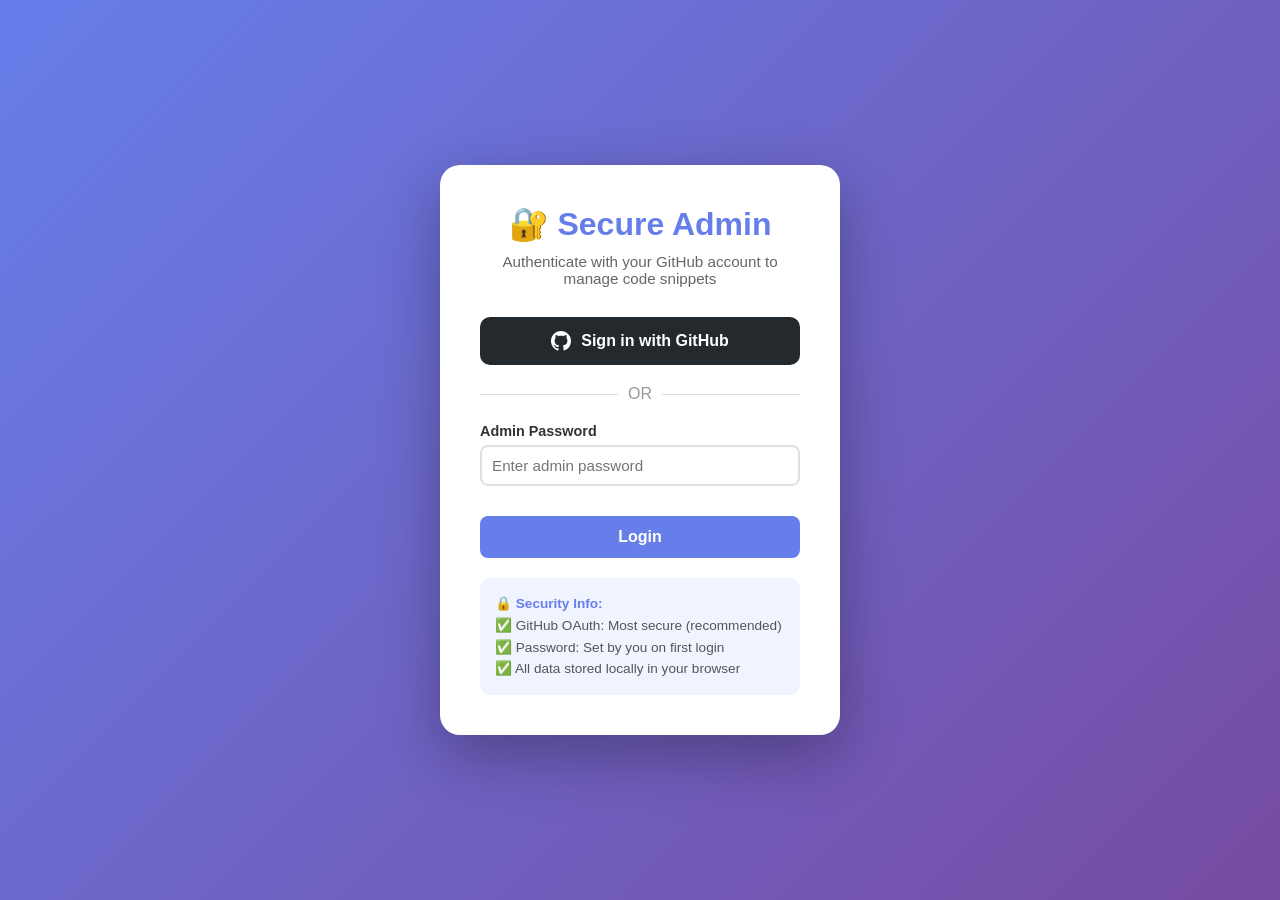
==== admin.html @ 9fbbd0cd "Add: Secure Admin Panel with GitHub OAuth & Password Protection Created a secure admin panel with: ✅" ====
<!DOCTYPE html>
<html lang="en">
<head>
    <meta charset="UTF-8">
    <meta name="viewport" content="width=device-width, initial-scale=1.0">
    <title>Code Snippet Admin Panel - Secure</title>
    <style>
        * {
            margin: 0;
            padding: 0;
            box-sizing: border-box;
        }

        body {
            font-family: 'Inter', -apple-system, BlinkMacSystemFont, 'Segoe UI', sans-serif;
            background: linear-gradient(135deg, #667eea 0%, #764ba2 100%);
            min-height: 100vh;
            padding: 20px;
        }

        .container {
            max-width: 1200px;
            margin: 0 auto;
        }

        /* ===== LOGIN SCREEN ===== */
        .login-container {
            display: none;
            position: fixed;
            top: 0;
            left: 0;
            right: 0;
            bottom: 0;
            background: linear-gradient(135deg, #667eea 0%, #764ba2 100%);
            display: flex;
            justify-content: center;
            align-items: center;
            z-index: 1000;
        }

        .login-container.active {
            display: flex;
        }

        .login-box {
            background: white;
            padding: 40px;
            border-radius: 20px;
            box-shadow: 0 20px 60px rgba(0, 0, 0, 0.3);
            width: 100%;
            max-width: 400px;
            text-align: center;
        }

        .login-box h1 {
            color: #667eea;
            margin-bottom: 10px;
            font-size: 2em;
        }

        .login-box p {
            color: #666;
            margin-bottom: 30px;
            font-size: 0.95em;
        }

        .github-btn {
            display: flex;
            align-items: center;
            justify-content: center;
            background: #24292e;
            color: white;
            border: none;
            padding: 14px 24px;
            border-radius: 10px;
            font-size: 1em;
            font-weight: 600;
            cursor: pointer;
            margin-bottom: 15px;
            transition: all 0.3s;
            width: 100%;
        }

        .github-btn:hover {
            background: #1a1e22;
            transform: translateY(-2px);
            box-shadow: 0 10px 20px rgba(36, 41, 46, 0.3);
        }

        .github-btn svg {
            margin-right: 10px;
            width: 20px;
            height: 20px;
        }

        .divider {
            text-align: center;
            color: #999;
            margin: 20px 0;
            position: relative;
        }

        .divider::before {
            content: '';
            position: absolute;
            left: 0;
            right: 0;
            top: 50%;
            height: 1px;
            background: #ddd;
        }

        .divider span {
            background: white;
            padding: 0 10px;
            position: relative;
        }

        .login-form {
            margin-top: 20px;
        }

        .form-group {
            margin-bottom: 15px;
            text-align: left;
        }

        .form-group label {
            display: block;
            margin-bottom: 6px;
            color: #333;
            font-weight: 600;
            font-size: 0.9em;
        }

        .form-group input {
            width: 100%;
            padding: 10px;
            border: 2px solid #e0e0e0;
            border-radius: 8px;
            font-size: 0.95em;
            transition: all 0.3s;
        }

        .form-group input:focus {
            outline: none;
            border-color: #667eea;
            box-shadow: 0 0 0 3px rgba(102, 126, 234, 0.1);
        }

        .login-btn {
            width: 100%;
            padding: 12px;
            background: #667eea;
            color: white;
            border: none;
            border-radius: 8px;
            font-size: 1em;
            font-weight: 600;
            cursor: pointer;
            transition: all 0.3s;
            margin-top: 10px;
        }

        .login-btn:hover {
            background: #5568d3;
        }

        .login-info {
            background: #f0f4ff;
            padding: 15px;
            border-radius: 10px;
            margin-top: 20px;
            font-size: 0.85em;
            color: #555;
            text-align: left;
            line-height: 1.6;
        }

        .login-info strong {
            color: #667eea;
        }

        /* ===== MAIN PANEL ===== */
        .panel-container {
            display: none;
        }

        .panel-container.active {
            display: block;
        }

        header {
            text-align: center;
            color: white;
            margin-bottom: 30px;
        }

        header h1 {
            font-size: 2.5em;
            margin-bottom: 10px;
        }

        header p {
            font-size: 1.1em;
            opacity: 0.9;
        }

        .logout-btn {
            position: absolute;
            top: 20px;
            right: 20px;
            background: white;
            color: #667eea;
            border: none;
            padding: 10px 20px;
            border-radius: 8px;
            font-weight: 600;
            cursor: pointer;
            transition: all 0.3s;
        }

        .logout-btn:hover {
            background: #f0f0f0;
        }

        .user-info {
            position: absolute;
            top: 20px;
            right: 120px;
            color: white;
            font-size: 0.9em;
        }

        .user-avatar {
            display: inline-block;
            width: 35px;
            height: 35px;
            border-radius: 50%;
            margin-right: 10px;
            vertical-align: middle;
        }

        .main-grid {
            display: grid;
            grid-template-columns: 1fr 1fr;
            gap: 30px;
            margin-bottom: 30px;
        }

        .panel {
            background: white;
            border-radius: 20px;
            padding: 30px;
            box-shadow: 0 20px 60px rgba(0, 0, 0, 0.3);
            backdrop-filter: blur(10px);
        }

        .panel h2 {
            color: #667eea;
            margin-bottom: 20px;
            font-size: 1.5em;
        }

        .form-group {
            margin-bottom: 20px;
        }

        label {
            display: block;
            margin-bottom: 8px;
            color: #333;
            font-weight: 600;
            font-size: 0.95em;
        }

        input, select, textarea {
            width: 100%;
            padding: 12px;
            border: 2px solid #e0e0e0;
            border-radius: 10px;
            font-size: 1em;
            font-family: inherit;
            transition: all 0.3s;
        }

        input:focus, select:focus, textarea:focus {
            outline: none;
            border-color: #667eea;
            box-shadow: 0 0 0 3px rgba(102, 126, 234, 0.1);
        }

        textarea {
            resize: vertical;
            min-height: 150px;
            font-family: 'Courier New', monospace;
        }

        .btn {
            padding: 12px 24px;
            border: none;
            border-radius: 10px;
            font-size: 1em;
            font-weight: 600;
            cursor: pointer;
            transition: all 0.3s;
        }

        .btn-primary {
            background: #667eea;
            color: white;
            width: 100%;
        }

        .btn-primary:hover {
            background: #5568d3;
            transform: translateY(-2px);
            box-shadow: 0 10px 20px rgba(102, 126, 234, 0.3);
        }

        .btn-secondary {
            background: #f0f0f0;
            color: #333;
            margin-right: 10px;
        }

        .btn-secondary:hover {
            background: #e0e0e0;
        }

        .btn-danger {
            background: #ff6b6b;
            color: white;
        }

        .btn-danger:hover {
            background: #ff5252;
        }

        .code-list {
            max-height: 600px;
            overflow-y: auto;
        }

        .code-item {
            background: #f8f9fa;
            padding: 15px;
            border-radius: 10px;
            margin-bottom: 12px;
            border-left: 4px solid #667eea;
            display: flex;
            justify-content: space-between;
            align-items: center;
        }

        .code-item-info {
            flex: 1;
        }

        .code-item-title {
            font-weight: 600;
            color: #333;
            margin-bottom: 5px;
        }

        .code-item-meta {
            font-size: 0.85em;
            color: #666;
        }

        .code-item-badge {
            display: inline-block;
            padding: 4px 10px;
            background: #667eea;
            color: white;
            border-radius: 20px;
            font-size: 0.8em;
            margin-right: 8px;
        }

        .code-item-actions {
            display: flex;
            gap: 8px;
        }

        .btn-small {
            padding: 6px 12px;
            font-size: 0.85em;
        }

        .message {
            padding: 15px;
            border-radius: 10px;
            margin-bottom: 20px;
            font-weight: 600;
        }

        .message.success {
            background: #d4edda;
            color: #155724;
            border: 2px solid #28a745;
        }

        .message.error {
            background: #f8d7da;
            color: #721c24;
            border: 2px solid #f5c6cb;
        }

        .message.info {
            background: #d1ecf1;
            color: #0c5460;
            border: 2px solid #bee5eb;
        }

        .export-import {
            background: white;
            border-radius: 20px;
            padding: 30px;
            box-shadow: 0 20px 60px rgba(0, 0, 0, 0.3);
            margin-bottom: 30px;
        }

        .export-import h2 {
            color: #667eea;
            margin-bottom: 20px;
        }

        .button-group {
            display: flex;
            gap: 10px;
            flex-wrap: wrap;
        }

        .stats {
            display: grid;
            grid-template-columns: repeat(auto-fit, minmax(150px, 1fr));
            gap: 15px;
            margin-bottom: 20px;
        }

        .stat-box {
            background: linear-gradient(135deg, #667eea 0%, #764ba2 100%);
            color: white;
            padding: 20px;
            border-radius: 10px;
            text-align: center;
        }

        .stat-number {
            font-size: 2em;
            font-weight: 700;
        }

        .stat-label {
            font-size: 0.9em;
            opacity: 0.9;
        }

        @media (max-width: 768px) {
            .main-grid {
                grid-template-columns: 1fr;
            }

            header h1 {
                font-size: 1.8em;
            }

            .button-group {
                flex-direction: column;
            }

            .btn-small {
                width: 100%;
            }

            .logout-btn, .user-info {
                position: static;
                margin: 10px 0;
            }
        }

        .scrollbar-custom::-webkit-scrollbar {
            width: 8px;
        }

        .scrollbar-custom::-webkit-scrollbar-track {
            background: #f1f1f1;
            border-radius: 10px;
        }

        .scrollbar-custom::-webkit-scrollbar-thumb {
            background: #667eea;
            border-radius: 10px;
        }

        .loading {
            text-align: center;
            padding: 20px;
            color: #667eea;
        }

        .spinner {
            border: 3px solid #f3f3f3;
            border-top: 3px solid #667eea;
            border-radius: 50%;
            width: 30px;
            height: 30px;
            animation: spin 1s linear infinite;
            margin: 10px auto;
        }

        @keyframes spin {
            0% { transform: rotate(0deg); }
            100% { transform: rotate(360deg); }
        }
    </style>
</head>
<body>

<!-- LOGIN SCREEN -->
<div class="login-container active" id="loginContainer">
    <div class="login-box">
        <h1>🔐 Secure Admin</h1>
        <p>Authenticate with your GitHub account to manage code snippets</p>
        
        <button class="github-btn" onclick="loginWithGitHub()">
            <svg fill="currentColor" viewBox="0 0 16 16">
                <path d="M8 0C3.58 0 0 3.58 0 8c0 3.54 2.29 6.53 5.47 7.59.4.07.55-.17.55-.38 0-.19-.01-.82-.01-1.49-2.01.37-2.53-.49-2.69-.94-.09-.23-.48-.94-.82-1.13-.28-.15-.68-.52-.01-.53.63-.01 1.08.58 1.23.82.72 1.21 1.87.87 2.33.66.07-.52.28-.87.51-1.07-1.78-.2-3.64-.89-3.64-3.95 0-.87.31-1.59.82-2.15-.08-.2-.36-1.02.08-2.12 0 0 .67-.21 2.2.82.64-.18 1.32-.27 2-.27.68 0 1.36.09 2 .27 1.53-1.04 2.2-.82 2.2-.82.44 1.1.16 1.92.08 2.12.51.56.82 1.27.82 2.15 0 3.07-1.87 3.75-3.65 3.95.29.25.54.73.54 1.48 0 1.07-.01 1.93-.01 2.2 0 .21.15.46.55.38A8.012 8.012 0 0 0 16 8c0-4.42-3.58-8-8-8z"/>
            </svg>
            Sign in with GitHub
        </button>

        <div class="divider"><span>OR</span></div>

        <form class="login-form" onsubmit="loginWithPassword(event)">
            <div class="form-group">
                <label for="password">Admin Password</label>
                <input type="password" id="password" placeholder="Enter admin password" required>
            </div>
            <button type="submit" class="login-btn">Login</button>
        </form>

        <div class="login-info">
            <strong>🔒 Security Info:</strong><br>
            ✅ GitHub OAuth: Most secure (recommended)<br>
            ✅ Password: Set by you on first login<br>
            ✅ All data stored locally in your browser
        </div>
    </div>
</div>

<!-- MAIN PANEL -->
<div class="panel-container" id="panelContainer">
    <div class="user-info" id="userInfo"></div>
    <button class="logout-btn" onclick="logout()">🚪 Logout</button>

    <div class="container">
        <header>
            <h1>📝 Code Snippet Admin Panel</h1>
            <p>Manage your portfolio code snippets securely</p>
        </header>

        <div id="message"></div>

        <div class="export-import">
            <h2>📊 Dashboard</h2>
            <div class="stats">
                <div class="stat-box">
                    <div class="stat-number" id="totalCodes">0</div>
                    <div class="stat-label">Total Codes</div>
                </div>
                <div class="stat-box">
                    <div class="stat-number" id="cCount">0</div>
                    <div class="stat-label">C Snippets</div>
                </div>
                <div class="stat-box">
                    <div class="stat-number" id="cppCount">0</div>
                    <div class="stat-label">C++ Snippets</div>
                </div>
                <div class="stat-box">
                    <div class="stat-number" id="pythonCount">0</div>
                    <div class="stat-label">Python Snippets</div>
                </div>
            </div>

            <h3 style="margin-top: 20px; margin-bottom: 15px; color: #333;">Quick Actions</h3>
            <div class="button-group">
                <button class="btn btn-primary btn-small" onclick="exportJSON()">📥 Export JSON</button>
                <button class="btn btn-secondary btn-small" onclick="document.getElementById('importFile').click()">📤 Import JSON</button>
                <input type="file" id="importFile" accept=".json" style="display: none;" onchange="importJSON(event)">
                <button class="btn btn-secondary btn-small" onclick="downloadTemplate()">📋 Download Template</button>
                <button class="btn btn-danger btn-small" onclick="clearAll()">🗑️ Clear All</button>
            </div>
        </div>

        <div class="main-grid">
            <!-- Add New Code Panel -->
            <div class="panel">
                <h2>➕ Add New Code</h2>
                <form onsubmit="addCode(event)">
                    <div class="form-group">
                        <label for="title">Code Title *</label>
                        <input type="text" id="title" placeholder="e.g., Factorial Program" required>
                    </div>

                    <div class="form-group">
                        <label for="filename">Filename *</label>
                        <input type="text" id="filename" placeholder="e.g., factorial.c" required>
                    </div>

                    <div class="form-group">
                        <label for="language">Language *</label>
                        <select id="language" required onchange="updateFileExtension()">
                            <option value="">Select Language</option>
                            <option value="C">C</option>
                            <option value="C++">C++</option>
                            <option value="Python">Python</option>
                        </select>
                    </div>

                    <div class="form-group">
                        <label for="level">Difficulty Level *</label>
                        <select id="level" required>
                            <option value="">Select Level</option>
                            <option value="basic">Basic</option>
                            <option value="advanced">Advanced</option>
                            <option value="expert">Expert</option>
                        </select>
                    </div>

                    <div class="form-group">
                        <label for="code">Code Content *</label>
                        <textarea id="code" placeholder="Paste your code here..." required></textarea>
                    </div>

                    <div class="form-group">
                        <label for="colab">Colab Link (Python Expert only)</label>
                        <input type="url" id="colab" placeholder="https://colab.research.google.com/drive/...">
                    </div>

                    <button type="submit" class="btn btn-primary">✨ Add Code Snippet</button>
                </form>
            </div>

            <!-- Code List Panel -->
            <div class="panel">
                <h2>📚 Your Code Snippets</h2>
                <div class="code-list scrollbar-custom" id="codeList">
                    <p style="text-align: center; color: #999; padding: 20px;">No codes added yet. Add your first code! ✨</p>
                </div>
            </div>
        </div>
    </div>
</div>

<script>
    let allCodes = [];
    let currentUser = null;
    const GITHUB_CLIENT_ID = 'Ov23liAU8YW2uRXXXXXX'; // Will be replaced
    const GITHUB_REDIRECT_URI = window.location.origin + window.location.pathname + '?auth=github';

    // Check authentication on page load
    window.addEventListener('load', () => {
        checkAuth();
        handleGitHubCallback();
    });

    function checkAuth() {
        const auth = localStorage.getItem('adminAuth');
        const password = localStorage.getItem('adminPassword');
        
        if (auth === 'true') {
            showPanel();
            loadFromLocalStorage();
            renderCodeList();
            updateStats();
            updateUserInfo();
        } else {
            showLogin();
        }
    }

    function showLogin() {
        document.getElementById('loginContainer').classList.add('active');
        document.getElementById('panelContainer').classList.remove('active');
    }

    function showPanel() {
        document.getElementById('loginContainer').classList.remove('active');
        document.getElementById('panelContainer').classList.add('active');
    }

    function loginWithGitHub() {
        // For GitHub OAuth, you need to set up an OAuth app
        // For now, we'll use a simpler approach with token verification
        const token = prompt('🔐 GitHub Personal Access Token:\n\n(Create one at: https://github.com/settings/tokens)\n\nRequires: repo scope');
        
        if (!token) return;

        // Verify token by fetching user info
        fetch('https://api.github.com/user', {
            headers: {
                'Authorization': `token ${token}`,
                'Accept': 'application/vnd.github.v3+json'
            }
        })
        .then(res => {
            if (res.ok) return res.json();
            throw new Error('Invalid token');
        })
        .then(user => {
            // Check if user is the repo owner
            const repoOwner = 'piyushsingh08112005-cmd';
            if (user.login === repoOwner || user.login === 'piyushsingh08112005-cmd') {
                localStorage.setItem('adminAuth', 'true');
                localStorage.setItem('authMethod', 'github');
                localStorage.setItem('githubUser', JSON.stringify(user));
                localStorage.setItem('githubToken', token);
                currentUser = user;
                showPanel();
                loadFromLocalStorage();
                renderCodeList();
                updateStats();
                updateUserInfo();
                showMessage('✅ GitHub authentication successful!', 'success');
            } else {
                showMessage('❌ Only the repository owner can access this panel', 'error');
            }
        })
        .catch(err => {
            showMessage('❌ GitHub authentication failed: ' + err.message, 'error');
        });
    }

    function loginWithPassword(e) {
        e.preventDefault();
        const password = document.getElementById('password').value;
        const savedPassword = localStorage.getItem('adminPassword');

        // First time setup
        if (!savedPassword) {
            if (password.length < 6) {
                alert('Password must be at least 6 characters');
                return;
            }
            localStorage.setItem('adminPassword', btoa(password)); // Simple encoding
            localStorage.setItem('adminAuth', 'true');
            localStorage.setItem('authMethod', 'password');
            showPanel();
            loadFromLocalStorage();
            renderCodeList();
            updateStats();
            updateUserInfo();
            showMessage('✅ Admin password set! Login successful.', 'success');
        } else {
            // Verify password
            if (btoa(password) === savedPassword) {
                localStorage.setItem('adminAuth', 'true');
                localStorage.setItem('authMethod', 'password');
                showPanel();
                loadFromLocalStorage();
                renderCodeList();
                updateStats();
                updateUserInfo();
                showMessage('✅ Login successful!', 'success');
            } else {
                showMessage('❌ Invalid password', 'error');
            }
        }
    }

    function updateUserInfo() {
        const authMethod = localStorage.getItem('authMethod');
        const userInfo = document.getElementById('userInfo');

        if (authMethod === 'github') {
            const user = JSON.parse(localStorage.getItem('githubUser') || '{}');
            userInfo.innerHTML = `
                <img src="${user.avatar_url}" class="user-avatar" alt="avatar">
                <span>👤 ${user.name || user.login}</span>
            `;
        } else {
            userInfo.textContent = '🔐 Password Protected Mode';
        }
    }

    function logout() {
        if (confirm('Are you sure you want to logout?')) {
            localStorage.removeItem('adminAuth');
            currentUser = null;
            document.getElementById('password').value = '';
            showLogin();
            showMessage('✅ Logged out successfully', 'info');
        }
    }

    function loadFromLocalStorage() {
        const saved = localStorage.getItem('portfolioCodes');
        if (saved) {
            allCodes = JSON.parse(saved);
        }
    }

    function saveToLocalStorage() {
        localStorage.setItem('portfolioCodes', JSON.stringify(allCodes));
    }

    function updateFileExtension() {
        const lang = document.getElementById('language').value;
        const filename = document.getElementById('filename').value;
        const extensions = { 'C': '.c', 'C++': '.cpp', 'Python': '.py' };
        
        if (lang && filename) {
            const ext = extensions[lang];
            const base = filename.split('.')[0];
            document.getElementById('filename').value = base + ext;
        }
    }

    function addCode(e) {
        e.preventDefault();

        const newCode = {
            title: document.getElementById('title').value,
            filename: document.getElementById('filename').value,
            lang: document.getElementById('language').value,
            level: document.getElementById('level').value,
            code: document.getElementById('code').value
        };

        const colab = document.getElementById('colab').value;
        if (colab && newCode.lang === 'Python' && newCode.level === 'expert') {
            newCode.colab = colab;
        }

        allCodes.push(newCode);
        saveToLocalStorage();
        renderCodeList();
        updateStats();
        showMessage('✅ Code snippet added successfully!', 'success');

        // Reset form
        document.querySelector('form').reset();
    }

    function renderCodeList() {
        const list = document.getElementById('codeList');
        
        if (allCodes.length === 0) {
            list.innerHTML = '<p style="text-align: center; color: #999; padding: 20px;">No codes added yet. Add your first code! ✨</p>';
            return;
        }

        list.innerHTML = allCodes.map((code, index) => `
            <div class="code-item">
                <div class="code-item-info">
                    <div class="code-item-title">${escapeHtml(code.title)}</div>
                    <div class="code-item-meta">
                        <span class="code-item-badge">${code.lang}</span>
                        <span class="code-item-badge">${code.level}</span>
                        <span style="color: #666;">📄 ${escapeHtml(code.filename)}</span>
                    </div>
                </div>
                <div class="code-item-actions">
                    <button class="btn btn-secondary btn-small" onclick="editCode(${index})">✏️</button>
                    <button class="btn btn-danger btn-small" onclick="deleteCode(${index})">🗑️</button>
                </div>
            </div>
        `).join('');
    }

    function deleteCode(index) {
        if (confirm('Are you sure you want to delete this code?')) {
            allCodes.splice(index, 1);
            saveToLocalStorage();
            renderCodeList();
            updateStats();
            showMessage('❌ Code snippet deleted!', 'info');
        }
    }

    function editCode(index) {
        const code = allCodes[index];
        document.getElementById('title').value = code.title;
        document.getElementById('filename').value = code.filename;
        document.getElementById('language').value = code.lang;
        document.getElementById('level').value = code.level;
        document.getElementById('code').value = code.code;
        document.getElementById('colab').value = code.colab || '';

        allCodes.splice(index, 1);
        saveToLocalStorage();
        renderCodeList();
        updateStats();
        showMessage('✏️ Editing mode. Make changes and click "Add Code Snippet"', 'info');
        document.querySelector('form').scrollIntoView({ behavior: 'smooth' });
    }

    function exportJSON() {
        const dataStr = JSON.stringify(allCodes, null, 2);
        const dataBlob = new Blob([dataStr], { type: 'application/json' });
        const url = URL.createObjectURL(dataBlob);
        const link = document.createElement('a');
        link.href = url;
        link.download = 'codes.json';
        link.click();
        showMessage('✅ JSON exported! Copy this to data/codes.json in your repo', 'success');
    }

    function importJSON(event) {
        const file = event.target.files[0];
        if (!file) return;

        const reader = new FileReader();
        reader.onload = (e) => {
            try {
                const imported = JSON.parse(e.target.result);
                if (Array.isArray(imported)) {
                    allCodes = imported;
                    saveToLocalStorage();
                    renderCodeList();
                    updateStats();
                    showMessage('✅ JSON imported successfully!', 'success');
                } else {
                    showMessage('❌ Invalid JSON format. Must be an array.', 'error');
                }
            } catch (err) {
                showMessage('❌ Error parsing JSON: ' + err.message, 'error');
            }
        };
        reader.readAsText(file);
    }

    function downloadTemplate() {
        const template = [
            {
                "title": "Hello World",
                "filename": "hello.c",
                "lang": "C",
                "level": "basic",
                "code": "#include <stdio.h>\n\nint main() {\n    printf(\"Hello, World!\\n\");\n    return 0;\n}"
            }
        ];
        const dataStr = JSON.stringify(template, null, 2);
        const dataBlob = new Blob([dataStr], { type: 'application/json' });
        const url = URL.createObjectURL(dataBlob);
        const link = document.createElement('a');
        link.href = url;
        link.download = 'template.json';
        link.click();
    }

    function updateStats() {
        document.getElementById('totalCodes').textContent = allCodes.length;
        document.getElementById('cCount').textContent = allCodes.filter(c => c.lang === 'C').length;
        document.getElementById('cppCount').textContent = allCodes.filter(c => c.lang === 'C++').length;
        document.getElementById('pythonCount').textContent = allCodes.filter(c => c.lang === 'Python').length;
    }

    function clearAll() {
        if (confirm('⚠️ This will delete ALL code snippets. Are you sure?')) {
            allCodes = [];
            saveToLocalStorage();
            renderCodeList();
            updateStats();
            showMessage('🗑️ All codes cleared!', 'info');
        }
    }

    function showMessage(text, type) {
        const msg = document.getElementById('message');
        msg.innerHTML = `<div class="message ${type}">${text}</div>`;
        setTimeout(() => {
            msg.innerHTML = '';
        }, 4000);
    }

    function escapeHtml(str) {
        const div = document.createElement('div');
        div.textContent = str;
        return div.innerHTML;
    }

    function handleGitHubCallback() {
        const params = new URLSearchParams(window.location.search);
        if (params.get('auth') === 'github') {
            const code = params.get('code');
            if (code) {
                // Exchange code for token (requires backend)
                // For now, we'll show GitHub token option
            }
        }
    }
</script>

</body>
</html>
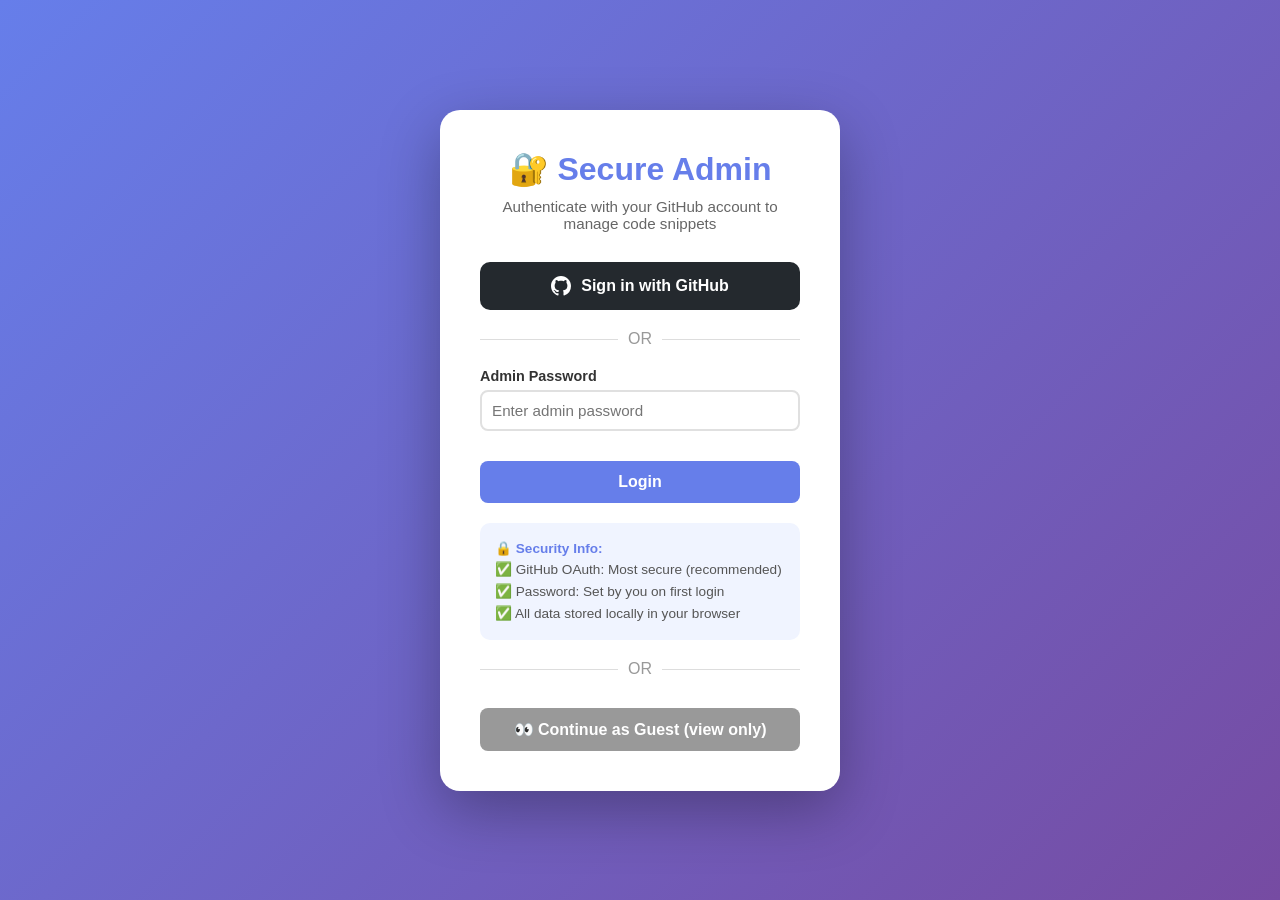
==== commit 85a13315: "Add files via upload" ====
--- a/admin.html
+++ b/admin.html
@@ -547,6 +547,10 @@
             ✅ Password: Set by you on first login<br>
             ✅ All data stored locally in your browser
         </div>
+
+        <div class="divider"><span>OR</span></div>
+
+        <button class="login-btn" style="background:#999;" onclick="loginAsGuest()">👀 Continue as Guest (view only)</button>
     </div>
 </div>
 
@@ -668,14 +672,16 @@
 
     function checkAuth() {
         const auth = localStorage.getItem('adminAuth');
-        const password = localStorage.getItem('adminPassword');
-        
+        const guest = sessionStorage.getItem('guestMode');
+
         if (auth === 'true') {
             showPanel();
             loadFromLocalStorage();
             renderCodeList();
             updateStats();
             updateUserInfo();
+        } else if (guest === 'true') {
+            enterGuestMode();
         } else {
             showLogin();
         }
@@ -691,46 +697,46 @@
         document.getElementById('panelContainer').classList.add('active');
     }
 
+    function loginAsGuest() {
+        sessionStorage.setItem('guestMode', 'true');
+        enterGuestMode();
+        showMessage('👀 Browsing as guest — changes can\'t be saved', 'info');
+    }
+
+    function enterGuestMode() {
+        showPanel();
+        loadFromLocalStorage();
+        renderCodeList();
+        updateStats();
+        updateUserInfo();
+        applyGuestRestrictions();
+    }
+
+    function isGuest() {
+        return sessionStorage.getItem('guestMode') === 'true';
+    }
+
+    function applyGuestRestrictions() {
+        if (!isGuest()) return;
+
+        // Disable the "Add New Code" form
+        document.querySelectorAll('#panelContainer form').forEach(f => {
+            f.querySelectorAll('input, textarea, select, button').forEach(el => el.disabled = true);
+        });
+
+        // Disable destructive / write quick-action buttons
+        document.querySelectorAll('.export-import .button-group .btn').forEach(btn => {
+            if (!btn.textContent.includes('Export') && !btn.textContent.includes('Template')) {
+                btn.disabled = true;
+            }
+        });
+
+        document.getElementById('importFile').disabled = true;
+    }
+
     function loginWithGitHub() {
-        // For GitHub OAuth, you need to set up an OAuth app
-        // For now, we'll use a simpler approach with token verification
-        const token = prompt('🔐 GitHub Personal Access Token:\n\n(Create one at: https://github.com/settings/tokens)\n\nRequires: repo scope');
-        
-        if (!token) return;
-
-        // Verify token by fetching user info
-        fetch('https://api.github.com/user', {
-            headers: {
-                'Authorization': `token ${token}`,
-                'Accept': 'application/vnd.github.v3+json'
-            }
-        })
-        .then(res => {
-            if (res.ok) return res.json();
-            throw new Error('Invalid token');
-        })
-        .then(user => {
-            // Check if user is the repo owner
-            const repoOwner = 'piyushsingh08112005-cmd';
-            if (user.login === repoOwner || user.login === 'piyushsingh08112005-cmd') {
-                localStorage.setItem('adminAuth', 'true');
-                localStorage.setItem('authMethod', 'github');
-                localStorage.setItem('githubUser', JSON.stringify(user));
-                localStorage.setItem('githubToken', token);
-                currentUser = user;
-                showPanel();
-                loadFromLocalStorage();
-                renderCodeList();
-                updateStats();
-                updateUserInfo();
-                showMessage('✅ GitHub authentication successful!', 'success');
-            } else {
-                showMessage('❌ Only the repository owner can access this panel', 'error');
-            }
-        })
-        .catch(err => {
-            showMessage('❌ GitHub authentication failed: ' + err.message, 'error');
-        });
+        // Hand off to the dedicated authorize.html page for token entry & verification
+        window.location.href = 'authorize.html';
     }
 
     function loginWithPassword(e) {
@@ -774,7 +780,9 @@
         const authMethod = localStorage.getItem('authMethod');
         const userInfo = document.getElementById('userInfo');
 
-        if (authMethod === 'github') {
+        if (isGuest()) {
+            userInfo.textContent = '👀 Guest Mode (view only)';
+        } else if (authMethod === 'github') {
             const user = JSON.parse(localStorage.getItem('githubUser') || '{}');
             userInfo.innerHTML = `
                 <img src="${user.avatar_url}" class="user-avatar" alt="avatar">
@@ -788,6 +796,7 @@
     function logout() {
         if (confirm('Are you sure you want to logout?')) {
             localStorage.removeItem('adminAuth');
+            sessionStorage.removeItem('guestMode');
             currentUser = null;
             document.getElementById('password').value = '';
             showLogin();
@@ -819,6 +828,7 @@
     }
 
     function addCode(e) {
+        if (isGuest()) { e.preventDefault(); showMessage('👀 Guests can\'t add code. Please log in.', 'error'); return; }
         e.preventDefault();
 
         const newCode = {
@@ -871,6 +881,7 @@
     }
 
     function deleteCode(index) {
+        if (isGuest()) { showMessage('👀 Guests can\'t delete code. Please log in.', 'error'); return; }
         if (confirm('Are you sure you want to delete this code?')) {
             allCodes.splice(index, 1);
             saveToLocalStorage();
@@ -881,6 +892,7 @@
     }
 
     function editCode(index) {
+        if (isGuest()) { showMessage('👀 Guests can\'t edit code. Please log in.', 'error'); return; }
         const code = allCodes[index];
         document.getElementById('title').value = code.title;
         document.getElementById('filename').value = code.filename;
@@ -909,6 +921,7 @@
     }
 
     function importJSON(event) {
+        if (isGuest()) { showMessage('👀 Guests can\'t import data. Please log in.', 'error'); return; }
         const file = event.target.files[0];
         if (!file) return;
 
@@ -959,6 +972,7 @@
     }
 
     function clearAll() {
+        if (isGuest()) { showMessage('👀 Guests can\'t clear data. Please log in.', 'error'); return; }
         if (confirm('⚠️ This will delete ALL code snippets. Are you sure?')) {
             allCodes = [];
             saveToLocalStorage();
